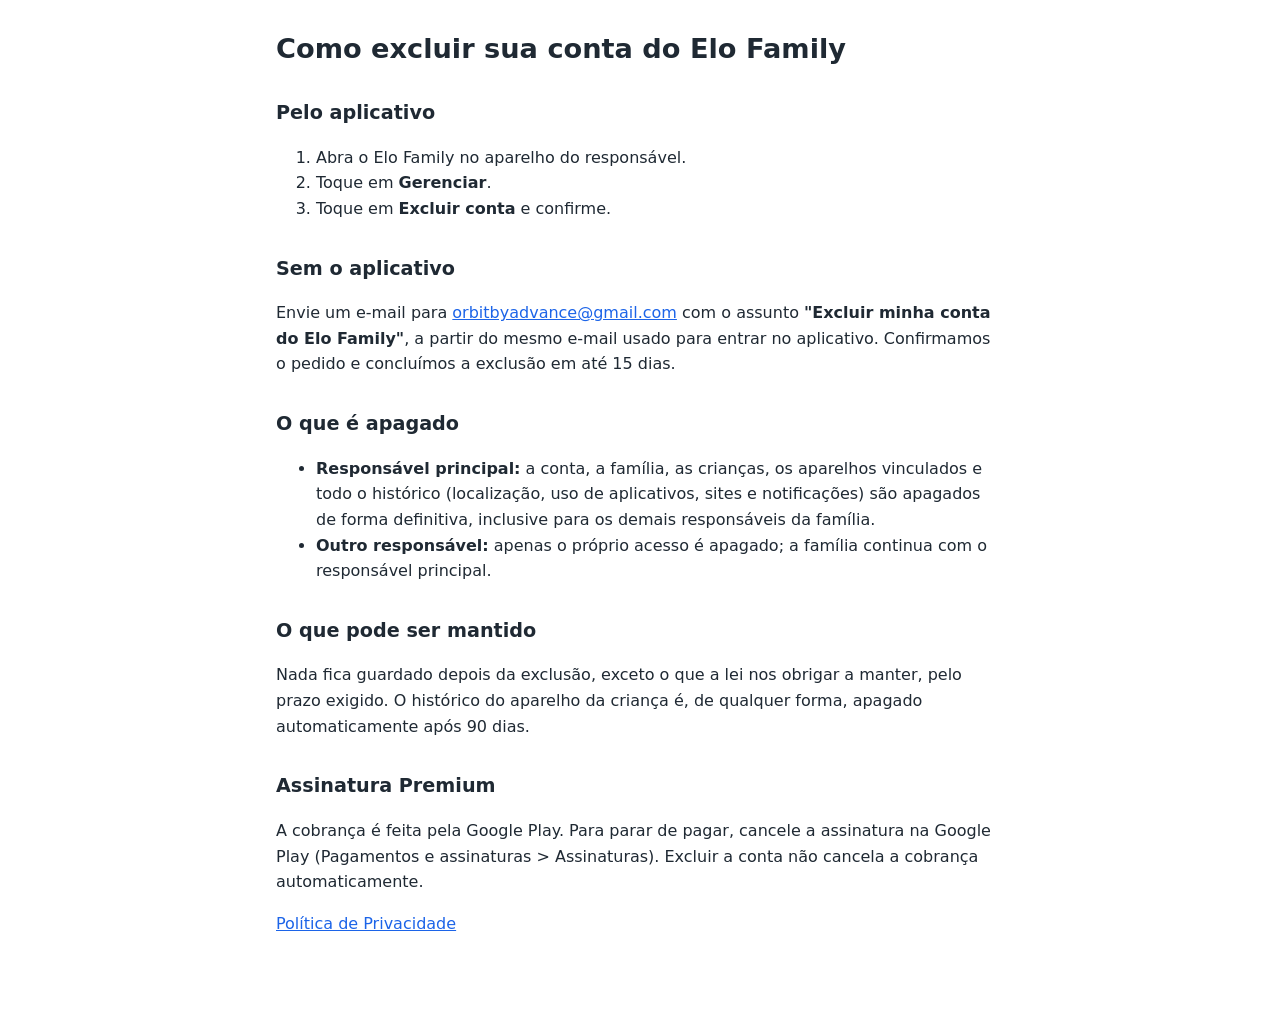
==== excluir-conta.html @ e90909ac "Politica de privacidade e exclusao de conta do Elo Family" ====
<!doctype html>
<html lang="pt-BR">
<head>
<meta charset="utf-8">
<meta name="viewport" content="width=device-width, initial-scale=1">
<title>Excluir conta — Elo Family</title>
<link rel="stylesheet" href="estilo.css">
</head>
<body>
<main>
<h1>Como excluir sua conta do Elo Family</h1>

<h2>Pelo aplicativo</h2>
<ol>
<li>Abra o Elo Family no aparelho do responsável.</li>
<li>Toque em <strong>Gerenciar</strong>.</li>
<li>Toque em <strong>Excluir conta</strong> e confirme.</li>
</ol>

<h2>Sem o aplicativo</h2>
<p>Envie um e-mail para <a href="mailto:orbitbyadvance@gmail.com?subject=Excluir%20minha%20conta%20do%20Elo%20Family">orbitbyadvance@gmail.com</a> com o assunto <strong>"Excluir minha conta do Elo Family"</strong>, a partir do mesmo e-mail usado para entrar no aplicativo. Confirmamos o pedido e concluímos a exclusão em até 15 dias.</p>

<h2>O que é apagado</h2>
<ul>
<li><strong>Responsável principal:</strong> a conta, a família, as crianças, os aparelhos vinculados e todo o histórico (localização, uso de aplicativos, sites e notificações) são apagados de forma definitiva, inclusive para os demais responsáveis da família.</li>
<li><strong>Outro responsável:</strong> apenas o próprio acesso é apagado; a família continua com o responsável principal.</li>
</ul>

<h2>O que pode ser mantido</h2>
<p>Nada fica guardado depois da exclusão, exceto o que a lei nos obrigar a manter, pelo prazo exigido. O histórico do aparelho da criança é, de qualquer forma, apagado automaticamente após 90 dias.</p>

<h2>Assinatura Premium</h2>
<p>A cobrança é feita pela Google Play. Para parar de pagar, cancele a assinatura na Google Play (Pagamentos e assinaturas &gt; Assinaturas). Excluir a conta não cancela a cobrança automaticamente.</p>

<p><a href="privacidade.html">Política de Privacidade</a></p>
</main>
</body>
</html>
---- estilo.css ----
:root { --bg: #ffffff; --fg: #1f2933; --muted: #5f6b7a; --accent: #1C64E8; --line: #e3e8ef; }
@media (prefers-color-scheme: dark) {
  :root { --bg: #11161d; --fg: #e6ebf1; --muted: #9aa6b5; --accent: #6d9ef5; --line: #27303b; }
}
* { box-sizing: border-box; }
body { margin: 0; background: var(--bg); color: var(--fg);
  font: 16px/1.6 system-ui, -apple-system, "Segoe UI", Roboto, sans-serif; }
main { max-width: 760px; margin: 0 auto; padding: 32px 16px 64px; }
h1 { font-size: 1.7rem; line-height: 1.25; margin: 0 0 8px; }
h2 { font-size: 1.2rem; margin: 32px 0 8px; }
h3 { font-size: 1.05rem; margin: 20px 0 6px; }
.data { color: var(--muted); margin-top: 0; }
a { color: var(--accent); }
.tabela { overflow-x: auto; }
table { border-collapse: collapse; width: 100%; font-size: .95rem; }
th, td { border: 1px solid var(--line); padding: 8px; text-align: left; vertical-align: top; }
th { background: color-mix(in srgb, var(--accent) 8%, transparent); }
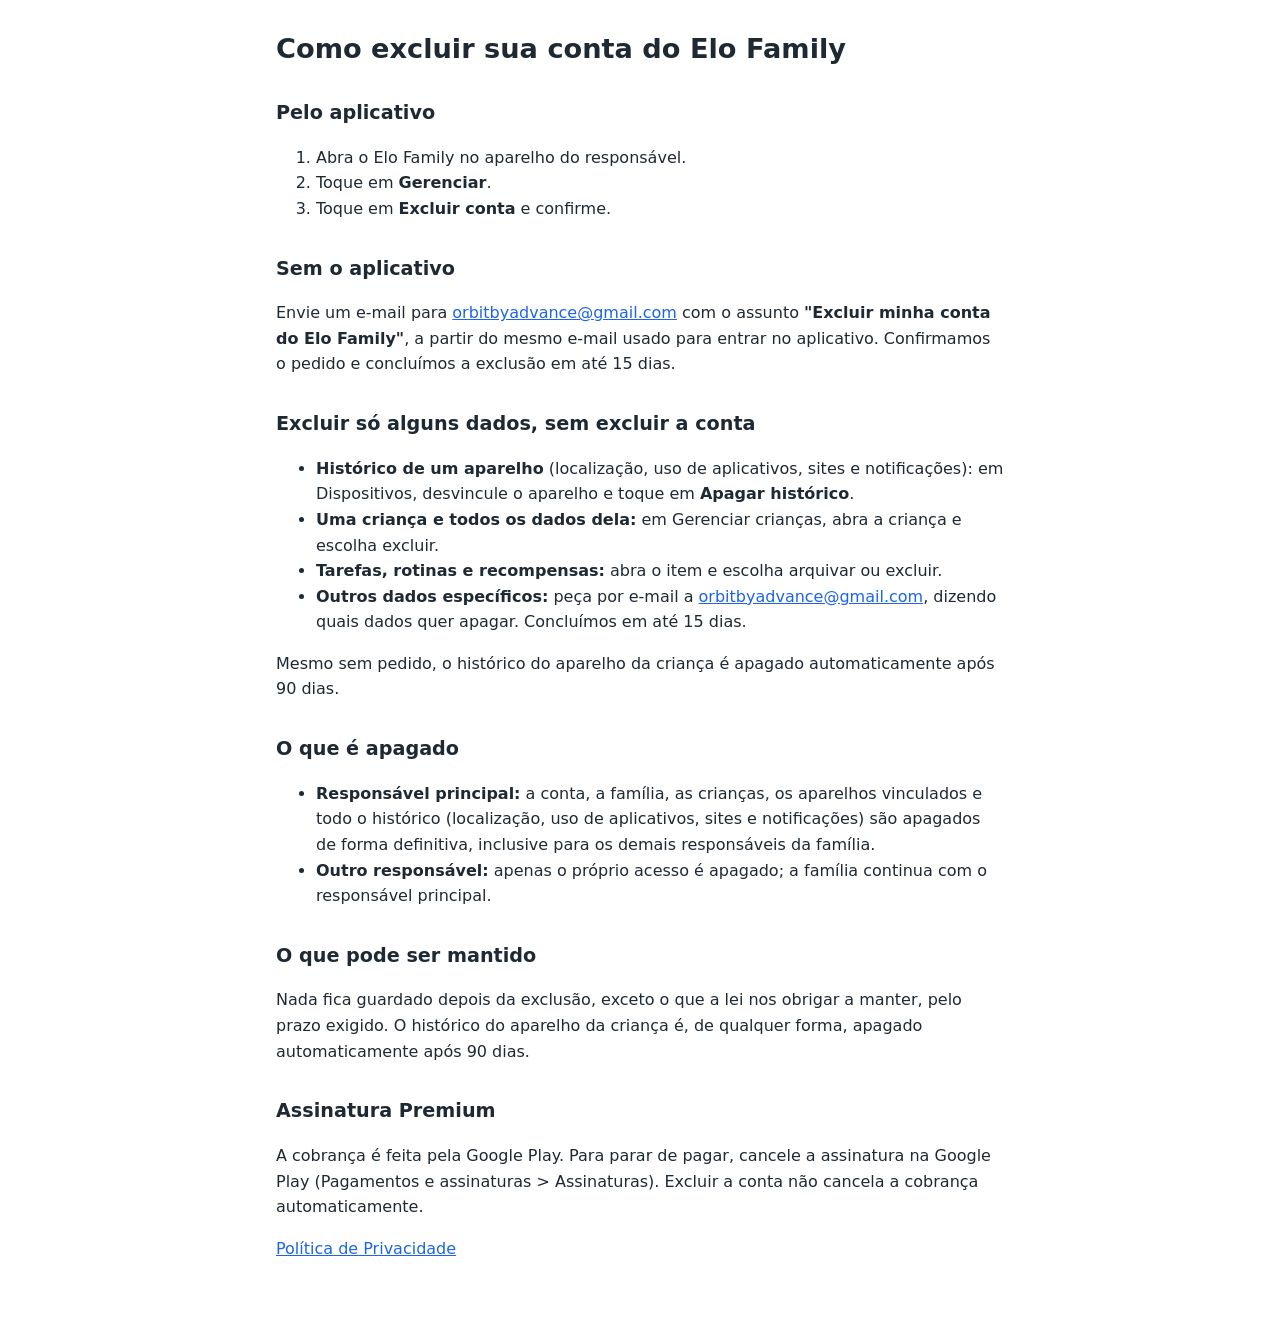
==== commit 99193fd5: "Exclusao parcial de dados sem excluir a conta" ====
--- a/excluir-conta.html
+++ b/excluir-conta.html
@@ -20,6 +20,15 @@
 <h2>Sem o aplicativo</h2>
 <p>Envie um e-mail para <a href="mailto:orbitbyadvance@gmail.com?subject=Excluir%20minha%20conta%20do%20Elo%20Family">orbitbyadvance@gmail.com</a> com o assunto <strong>"Excluir minha conta do Elo Family"</strong>, a partir do mesmo e-mail usado para entrar no aplicativo. Confirmamos o pedido e concluímos a exclusão em até 15 dias.</p>
 
+<h2>Excluir só alguns dados, sem excluir a conta</h2>
+<ul>
+<li><strong>Histórico de um aparelho</strong> (localização, uso de aplicativos, sites e notificações): em Dispositivos, desvincule o aparelho e toque em <strong>Apagar histórico</strong>.</li>
+<li><strong>Uma criança e todos os dados dela:</strong> em Gerenciar crianças, abra a criança e escolha excluir.</li>
+<li><strong>Tarefas, rotinas e recompensas:</strong> abra o item e escolha arquivar ou excluir.</li>
+<li><strong>Outros dados específicos:</strong> peça por e-mail a <a href="mailto:orbitbyadvance@gmail.com">orbitbyadvance@gmail.com</a>, dizendo quais dados quer apagar. Concluímos em até 15 dias.</li>
+</ul>
+<p>Mesmo sem pedido, o histórico do aparelho da criança é apagado automaticamente após 90 dias.</p>
+
 <h2>O que é apagado</h2>
 <ul>
 <li><strong>Responsável principal:</strong> a conta, a família, as crianças, os aparelhos vinculados e todo o histórico (localização, uso de aplicativos, sites e notificações) são apagados de forma definitiva, inclusive para os demais responsáveis da família.</li>
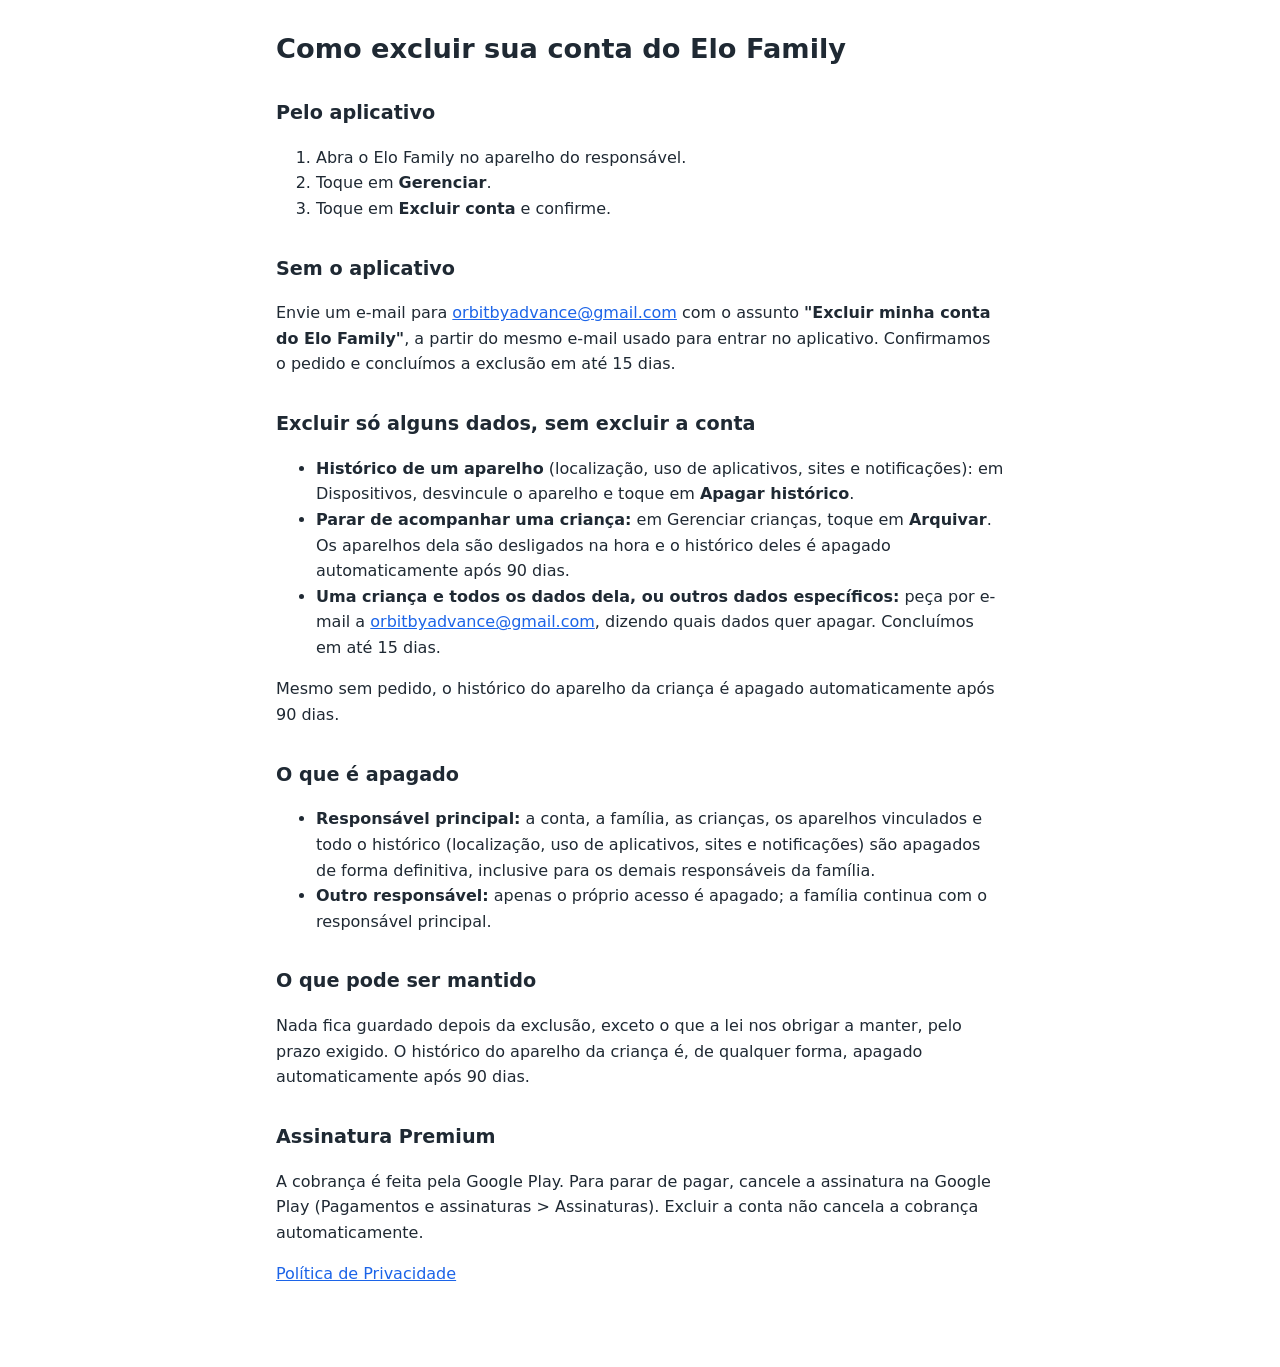
==== commit 686c940e: "Ajusta exclusao parcial ao que o app oferece" ====
--- a/excluir-conta.html
+++ b/excluir-conta.html
@@ -23,9 +23,8 @@
 <h2>Excluir só alguns dados, sem excluir a conta</h2>
 <ul>
 <li><strong>Histórico de um aparelho</strong> (localização, uso de aplicativos, sites e notificações): em Dispositivos, desvincule o aparelho e toque em <strong>Apagar histórico</strong>.</li>
-<li><strong>Uma criança e todos os dados dela:</strong> em Gerenciar crianças, abra a criança e escolha excluir.</li>
-<li><strong>Tarefas, rotinas e recompensas:</strong> abra o item e escolha arquivar ou excluir.</li>
-<li><strong>Outros dados específicos:</strong> peça por e-mail a <a href="mailto:orbitbyadvance@gmail.com">orbitbyadvance@gmail.com</a>, dizendo quais dados quer apagar. Concluímos em até 15 dias.</li>
+<li><strong>Parar de acompanhar uma criança:</strong> em Gerenciar crianças, toque em <strong>Arquivar</strong>. Os aparelhos dela são desligados na hora e o histórico deles é apagado automaticamente após 90 dias.</li>
+<li><strong>Uma criança e todos os dados dela, ou outros dados específicos:</strong> peça por e-mail a <a href="mailto:orbitbyadvance@gmail.com">orbitbyadvance@gmail.com</a>, dizendo quais dados quer apagar. Concluímos em até 15 dias.</li>
 </ul>
 <p>Mesmo sem pedido, o histórico do aparelho da criança é apagado automaticamente após 90 dias.</p>
 
